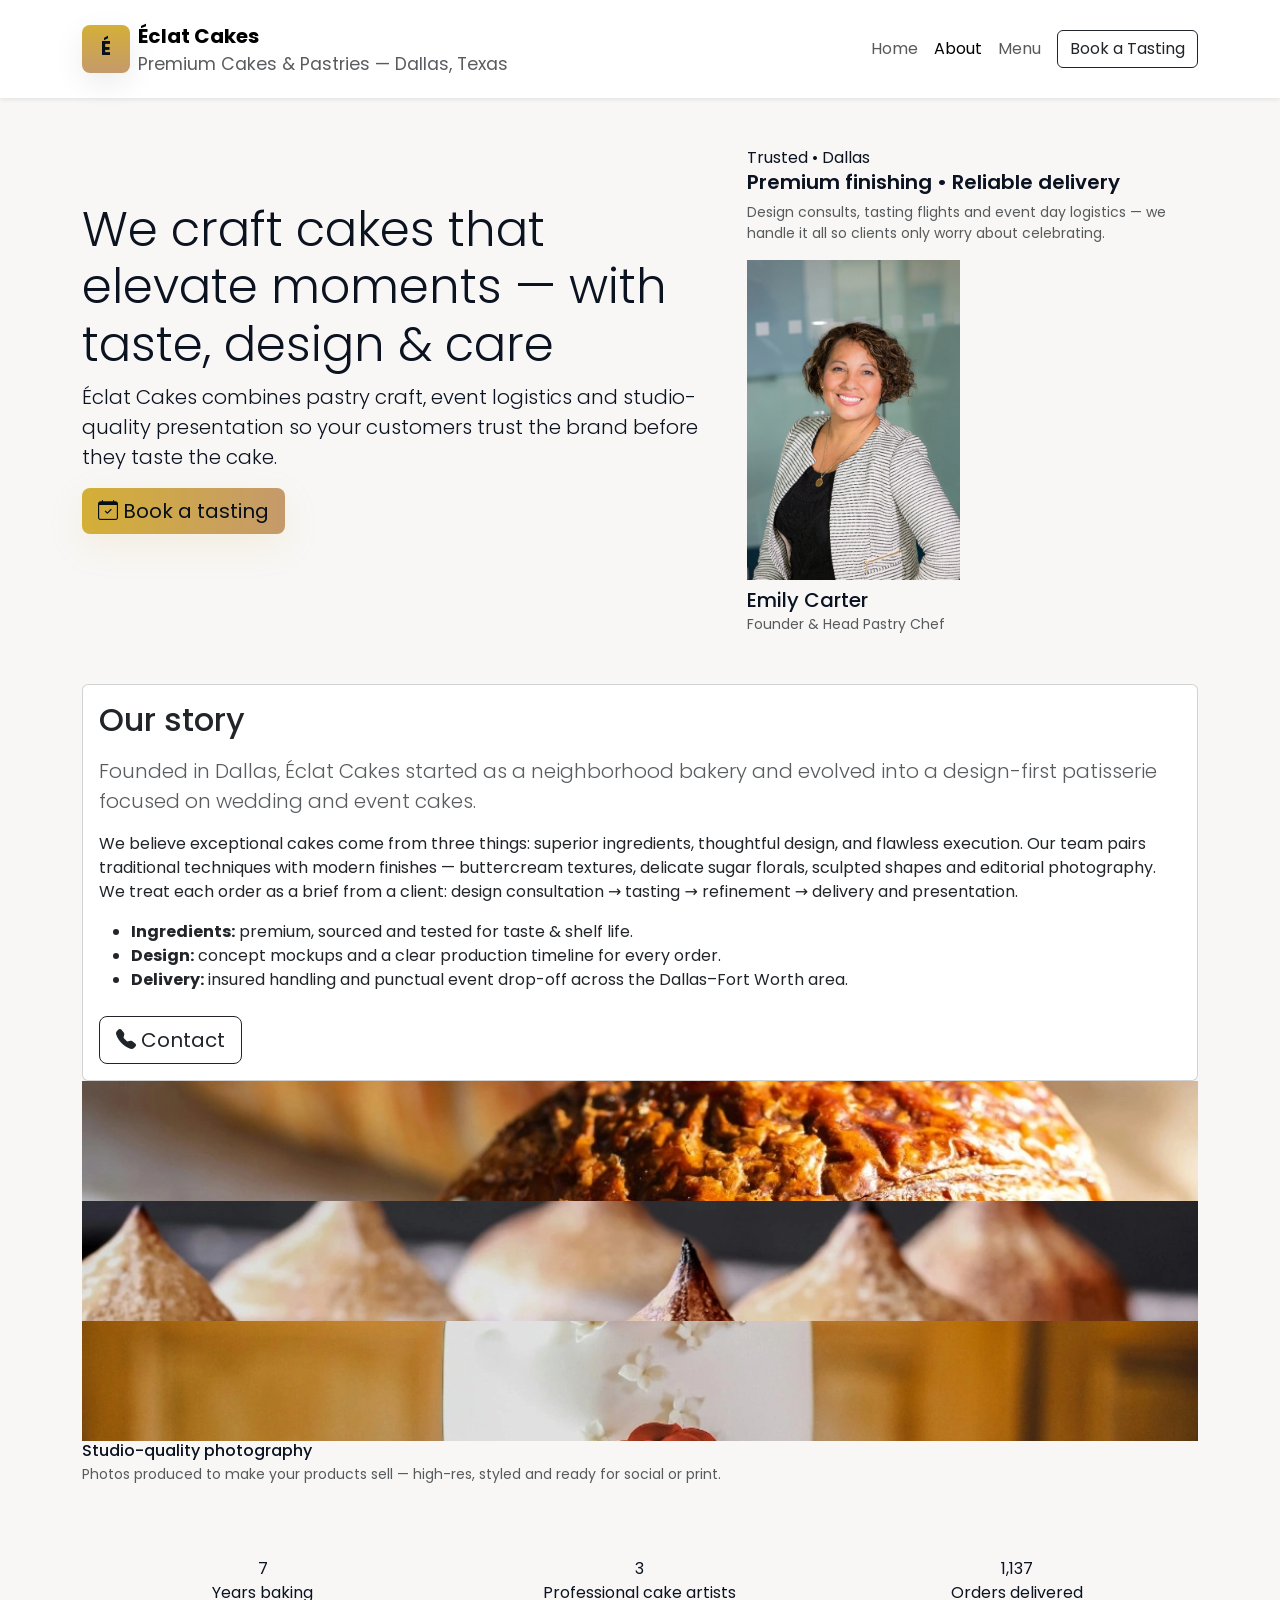
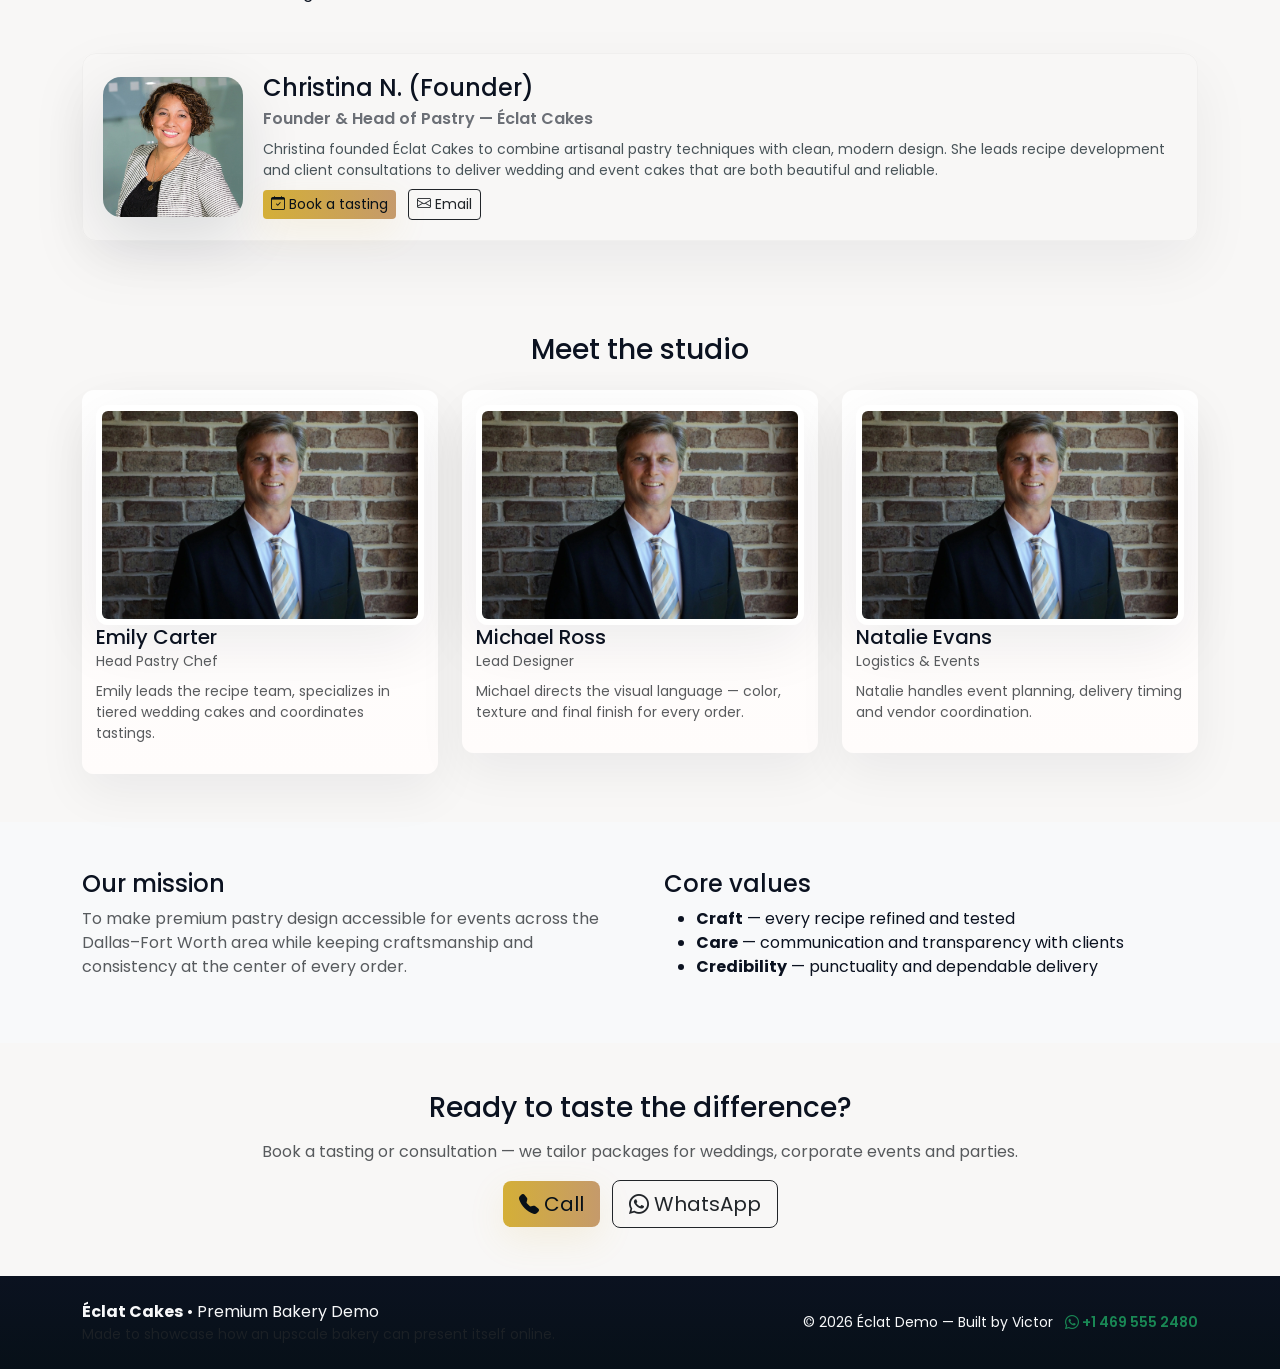
==== about.html @ 80d2d925 "Initial commit" ====
<!doctype html>
<html lang="en">
<head>
  <meta charset="utf-8" />
  <meta name="viewport" content="width=device-width,initial-scale=1" />
  <title>About Us — Éclat Cakes</title>

  <!-- Bootstrap -->
  <link href="https://cdn.jsdelivr.net/npm/bootstrap@5.3.3/dist/css/bootstrap.min.css" rel="stylesheet">

  <!-- Icons -->
  <link href="https://cdn.jsdelivr.net/npm/bootstrap-icons@1.11.3/font/bootstrap-icons.css" rel="stylesheet">

  <!-- Google Font -->
  <link href="https://fonts.googleapis.com/css2?family=Poppins:wght@300;400;600;700&display=swap" rel="stylesheet">

  <!-- Page styles (separate file) -->
  <link rel="stylesheet" href="styles.css">
</head>
<body>

  <!-- NAV (light) -->
  <nav class="navbar navbar-expand-lg navbar-light bg-white py-3 shadow-sm">
    <div class="container">
      <a class="navbar-brand d-flex align-items-center gap-2" href="index">
        <div class="brand-mark">É</div>
        <div>
          <div class="fw-bold">Éclat Cakes</div>
          <small class="text-muted d-none d-md-block">Premium Cakes & Pastries — Dallas, Texas</small>
        </div>
      </a>

      <button class="navbar-toggler" type="button" data-bs-toggle="collapse" data-bs-target="#navCollapse">
        <span class="navbar-toggler-icon"></span>
      </button>

      <div class="collapse navbar-collapse justify-content-end" id="navCollapse">
        <ul class="navbar-nav align-items-center">
          <li class="nav-item"><a class="nav-link" href="index">Home</a></li>
          <li class="nav-item"><a class="nav-link active" href="#">About</a></li>
          <li class="nav-item"><a class="nav-link" href="menu">Menu</a></li>
          <li class="nav-item"><a class="btn btn-outline-dark ms-2" href="contact">Book a Tasting</a></li>
        </ul>
      </div>
    </div>
  </nav>

  <!-- HERO / LEAD -->
<header class="about-hero">
  

  <div class="hero-content container">
    <div class="row align-items-center">
      <div class="col-md-7">
        <h1 class="display-5 hero-title">We craft cakes that elevate moments — with taste, design & care</h1>
        <p class="lead hero-sub">Éclat Cakes combines pastry craft, event logistics and studio-quality presentation so your customers trust the brand before they taste the cake.</p>

        <div class="d-flex gap-2 mt-3">
          <a class="btn btn-gold btn-lg" href="#contact"><i class="bi bi-calendar-check"></i> Book a tasting</a>
          
        </div>
      </div>

      <div class="col-md-5 d-none d-md-block mt-5">
        <div class="hero-card position-relative">
          <div class="">Trusted • Dallas</div>
          <h5 class="fw-semibold">Premium finishing • Reliable delivery</h5>
          <p class="mb-0 text-muted small">Design consults, tasting flights and event day logistics — we handle it all so clients only worry about celebrating.</p>

          <!-- OWNER PHOTO -->
          <div class="owner-hero mt-3">
            <img src="images/user-two.webp"
     alt="Emily Carter, Owner"
     class="owner-photo-hero"
     style="height:320px; width:auto; object-fit:cover;">
            <div class="owner-name mt-2">
              <h5 class="mb-0">Emily Carter</h5>
              <small class="text-muted">Founder & Head Pastry Chef</small>
            </div>
          </div>
        </div>
      </div>

    </div>
  </div>
</header>

  <!-- ABOUT GRID -->
  <section id="about-main" class="py-5">
    <div class="container">
      <div class="about-grid">
        <article class="card about-card">
          <div class="card-body">
            <h2 class="mb-3">Our story</h2>
            <p class="lead text-muted mb-3">Founded in Dallas, Éclat Cakes started as a neighborhood bakery and evolved into a design-first patisserie focused on wedding and event cakes.</p>

            <p>We believe exceptional cakes come from three things: superior ingredients, thoughtful design, and flawless execution. Our team pairs traditional techniques with modern finishes — buttercream textures, delicate sugar florals, sculpted shapes and editorial photography. We treat each order as a brief from a client: design consultation → tasting → refinement → delivery and presentation.</p>

            <ul class="mt-3 about-list">
              <li><strong>Ingredients:</strong> premium, sourced and tested for taste & shelf life.</li>
              <li><strong>Design:</strong> concept mockups and a clear production timeline for every order.</li>
              <li><strong>Delivery:</strong> insured handling and punctual event drop-off across the Dallas–Fort Worth area.</li>
            </ul>

            <div class="mt-4 about-cta">
              <a class="btn btn-outline-dark btn-lg me-2" href="https://wa.me/14695552480"><i class="bi bi-telephone-fill"></i> Contact</a>
              
            </div>
          </div>
        </article>

        <aside class="media-collage">
          <div class="collage" aria-hidden="false">
            <img src="images/image-eight.webp"
            alt="Wedding cake detail"
            class="c1"
            style="width:100%; max-height:120px; object-fit:cover;" />

        <img src="images/image-four.webp"
            alt="Chocolate drip detail"
            class="c2"
            style="width:100%; max-height:120px; object-fit:cover;" />

        <img src="images/image-nineteen.webp"
            alt="Pastries and macarons"
            class="c3"
            style="width:100%; max-height:120px; object-fit:cover;" />
            <div class="collage-gloss"></div>
          </div>

          <div class="collage-note">
            <h6 class="mb-1">Studio-quality photography</h6>
            <p class="small text-muted mb-0">Photos produced to make your products sell — high-res, styled and ready for social or print.</p>
          </div>
        </aside>
      </div>
    </div>
  </section>

  <!-- STATS BAND -->
  <section class="stats-band py-4">
    <div class="container">
      <div class="row g-3 text-center">
        <div class="col-4">
          <div class="stat-card">
            <div class="stat-num" data-target="8">0</div>
            <div class="stat-label">Years baking</div>
          </div>
        </div>
        <div class="col-4">
          <div class="stat-card">
            <div class="stat-num" data-target="4">0</div>
            <div class="stat-label">Professional cake artists</div>
          </div>
        </div>
        <div class="col-4">
          <div class="stat-card">
            <div class="stat-num" data-target="1200">0</div>
            <div class="stat-label">Orders delivered</div>
          </div>
        </div>
      </div>
    </div>
  </section>
  <!-- Owner / Founder highlight — paste above the team-section -->
<section class="owner-highlight py-4">
  <div class="container">
    <div class="owner-profile">
      <img src="images/user-two.webp" alt="Owner — Emily Carter" class="owner-photo">
      <div class="owner-bio">
        <h4>Christina N. (Founder)</h4>
        <div class="title">Founder & Head of Pastry — Éclat Cakes</div>
        <p class="small">Christina founded Éclat Cakes to combine artisanal pastry techniques with clean, modern design. She leads recipe development and client consultations to deliver wedding and event cakes that are both beautiful and reliable.</p>
        <div class="mt-2">
          <a href="#contact" class="btn btn-gold btn-sm me-2"><i class="bi bi-calendar-check"></i> Book a tasting</a>
          <a href="mailto:hello@eclatcakes.com" class="btn btn-outline-dark btn-sm"><i class="bi bi-envelope"></i> Email</a>
        </div>
      </div>
    </div>
  </div>
</section>

  <!-- TEAM -->
  <section class="team-section py-5">
    <div class="container">
      <h3 class="mb-4 text-center">Meet the studio</h3>
      <div class="row g-4 justify-content-center">
        <div class="col-12 col-md-4">
          <div class="team-card">
            <img src="images/user-one.webp" alt="Head baker" class="team-photo">

            <div class="team-body">
              <h5 class="mb-0">Emily Carter</h5>
              <small class="text-muted">Head Pastry Chef</small>
              <p class="mt-2 small text-muted">Emily leads the recipe team, specializes in tiered wedding cakes and coordinates tastings.</p>
            </div>
          </div>
        </div>

        <div class="col-12 col-md-4">
          <div class="team-card">
            <img src="images/user-one.webp" alt="Lead designer" class="team-photo">
            <div class="team-body">
              <h5 class="mb-0">Michael Ross</h5>
              <small class="text-muted">Lead Designer</small>
              <p class="mt-2 small text-muted">Michael directs the visual language — color, texture and final finish for every order.</p>
            </div>
          </div>
        </div>

        <div class="col-12 col-md-4">
          <div class="team-card">
            <img src="images/user-one.webp" alt="Operations" class="team-photo">
            <div class="team-body">
              <h5 class="mb-0">Natalie Evans</h5>
              <small class="text-muted">Logistics & Events</small>
              <p class="mt-2 small text-muted">Natalie handles event planning, delivery timing and vendor coordination.</p>
            </div>
          </div>
        </div>
      </div>
    </div>
  </section>

  <!-- MISSION / VALUES -->
  <section class="mission-values py-5 bg-light">
    <div class="container">
      <div class="row align-items-center gx-5">
        <div class="col-md-6">
          <h4>Our mission</h4>
          <p class="text-muted">To make premium pastry design accessible for events across the Dallas–Fort Worth area while keeping craftsmanship and consistency at the center of every order.</p>
        </div>
        <div class="col-md-6">
          <h4>Core values</h4>
          <ul class="values-list">
            <li><strong>Craft</strong> — every recipe refined and tested</li>
            <li><strong>Care</strong> — communication and transparency with clients</li>
            <li><strong>Credibility</strong> — punctuality and dependable delivery</li>
          </ul>
        </div>
      </div>
    </div>
  </section>

  <!-- CONTACT CTA -->
  <section id="contact" class="contact-cta py-5">
    <div class="container text-center">
      <h3 class="mb-3">Ready to taste the difference?</h3>
      <p class="text-muted mb-3">Book a tasting or consultation — we tailor packages for weddings, corporate events and parties.</p>
      <a class="btn btn-gold btn-lg me-2" href="tel:+14695552480"><i class="bi bi-telephone-fill"></i> Call</a>
      <a class="btn btn-outline-dark btn-lg" href="https://wa.me/14695552480"><i class="bi bi-whatsapp"></i> WhatsApp</a>
    </div>
  </section>

  <!-- Footer -->
  <footer class="py-4 bg-dark text-light">
    <div class="container d-flex flex-column flex-md-row justify-content-between align-items-center">
      <div>
        <strong>Éclat Cakes</strong> • Premium Bakery Demo
        <div class="small text-muted">Made to showcase how an upscale bakery can present itself online.</div>
      </div>
      <div class="small">&copy; <span id="year"></span></span> Éclat Demo — Built by Victor 
<a href="https://wa.me/14695552480" target="_blank" class="ms-2 text-decoration-none text-success fw-semibold">
  <i class="bi bi-whatsapp"></i> +1 469 555 2480
</a>
</div> </div>
    </div>
  </footer>

  <!-- Bootstrap JS -->
  <script src="https://cdn.jsdelivr.net/npm/bootstrap@5.3.3/dist/js/bootstrap.bundle.min.js"></script>

  <!-- Page JS: stats animation + simple tilt on media -->
  <script>
  // set year
  document.getElementById('year').textContent = new Date().getFullYear();

  // stats count-up
  (function(){
    const band = document.querySelector('.stats-band');
    if (!band) return;
    const nums = Array.from(band.querySelectorAll('.stat-num'));
    let triggered = false;

    function animate() {
      nums.forEach(el => {
        const target = parseInt(el.dataset.target || el.textContent || '0', 10);
        const duration = 1200;
        const start = performance.now();
        function step(now){
          const t = Math.min(1, (now - start) / duration);
          const eased = 1 - Math.pow(1 - t, 3);
          el.textContent = Math.floor(eased * target).toLocaleString();
          if (t < 1) requestAnimationFrame(step);
          else el.textContent = target.toLocaleString();
        }
        requestAnimationFrame(step);
      });
    }

    if ('IntersectionObserver' in window) {
      const obs = new IntersectionObserver(entries=>{
        entries.forEach(e=>{
          if (e.isIntersecting && !triggered) { triggered = true; animate(); obs.disconnect(); }
        });
      }, { threshold: 0.3 });
      obs.observe(band);
    } else animate();
  })();

  // simple mouse tilt for collage (touch devices ignored)
  (function(){
    const stack = document.querySelector('.collage');
    if (!stack) return;
    const media = stack.querySelectorAll('.collage img');
    function onMove(e){
      const rect = stack.getBoundingClientRect();
      const x = (e.clientX - rect.left) / rect.width - 0.5;
      const y = (e.clientY - rect.top) / rect.height - 0.5;
      media.forEach((m, i) => {
        const depth = (i+1) * 6;
        m.style.transform = `translate3d(${x * depth}px, ${y * depth}px, 0) rotate(${(i-1)*4}deg) scale(1.02)`;
      });
    }
    function reset(){
      media.forEach((m,i)=> m.style.transform = '');
    }
    stack.addEventListener('mousemove', onMove);
    stack.addEventListener('mouseleave', reset);
  })();
  </script>
  <script>
/* About section stat animation (scoped to #about only) */
(function () {
  const about = document.getElementById('about');
  if (!about) return;

  const nums = Array.from(about.querySelectorAll('.stat-num'));
  let started = false;

  function animateNums() {
    nums.forEach(el => {
      const target = parseInt(el.dataset.target || el.textContent || '0', 10);
      const duration = 1200;
      const start = performance.now();
      function step(now) {
        const t = Math.min(1, (now - start) / duration);
        const eased = 1 - Math.pow(1 - t, 3); // easeOutCubic
        el.textContent = Math.floor(eased * target).toLocaleString();
        if (t < 1) requestAnimationFrame(step);
        else el.textContent = target.toLocaleString();
      }
      requestAnimationFrame(step);
    });
  }

  if ('IntersectionObserver' in window) {
    const obs = new IntersectionObserver(entries => {
      entries.forEach(e => {
        if (e.isIntersecting && !started) {
          started = true;
          animateNums();
          obs.disconnect();
        }
      });
    }, { threshold: 0.35 });
    obs.observe(about);
  } else {
    animateNums();
  }
})();
</script>
</body>
</html>
---- styles.css ----
:root{
  --bg: #f8f7f6;
  --muted: #6b6f76;
  --accent: #0b1220;
  --gold: #D4AF37;
  --gold-2: #C59A6B;
  --radius: 12px;
}

/* Base */
*{box-sizing:border-box}
body{
  font-family:'Poppins', system-ui, -apple-system, "Segoe UI", Roboto, "Helvetica Neue", Arial;
  background:var(--bg);
  color:var(--accent);
  -webkit-font-smoothing:antialiased;
  -moz-osx-font-smoothing:grayscale;
}

/* Brand mark */
.brand-mark{
  background: linear-gradient(180deg, var(--gold), var(--gold-2));
  color: #071018;
  width:48px;height:48px;border-radius:8px;
  display:flex;align-items:center;justify-content:center;
  font-weight:700;font-size:1.15rem;
  box-shadow: 0 10px 30px rgba(10,10,20,0.08);
}

/* HERO */
.hero-section { position:relative; overflow:hidden; }
.hero-img{
  width:100%;
  height:75vh;
  object-fit:cover;
  object-position:center;
  display:block;
  filter: saturate(1.02) contrast(0.98);
}
@media (max-width:768px){
  .hero-img { height:62vh; }
}

/* overlay & caption */
.hero-overlay{
  position:absolute; inset:0;
  background: linear-gradient(180deg, rgba(3,7,18,0.26) 0%, rgba(3,7,18,0.55) 100%);
  z-index:1;
}
.hero-caption{
  position:absolute;
  left:6%; top:24%;
  z-index:2;
  max-width:640px;
  text-shadow: 0 10px 30px rgba(0,0,0,0.35);
}
.hero-caption h1, .hero-caption p { color:#fff; text-shadow: 0 8px 30px rgba(0,0,0,0.35); }

/* Buttons */
.btn-gold{
  background: linear-gradient(90deg, var(--gold), var(--gold-2));
  color: #071018;
  border: none;
  box-shadow: 0 12px 36px rgba(212,175,55,0.12);
}
.btn-outline-light{ color:#fff; border-color: rgba(255,255,255,0.2); }

/* Gallery: very large long images */
.long-img{
  width:100%;
  height:60vh;                /* large, tall images */
  object-fit:cover;
  object-position:center;
  display:block;
  border-radius:14px;
}


/* ===============================
   HORIZONTAL 5 IMAGE FLIP STRIP
   =============================== */

#flip-gallery {
  overflow: hidden;
}

.flip-wrap {
  display: flex;
  gap: 5px;                 /* tiny space */
  width: 100%;
  padding: 0;
}

.flip-item {
  width: 19%;               /* exactly 5 per row */
  height: 80vh;
  perspective: 1600px;
  position: relative;
}

.flip-inner {
  width: 100%;
  height: 100%;
  position: relative;
  transform-style: preserve-3d;
  transition: transform 1s ease;
}

.flip-front,
.flip-back {
  position: absolute;
  width: 100%;
  height: 100%;
  top: 0;
  left: 0;
  backface-visibility: hidden;
  -webkit-backface-visibility: hidden;
  border-radius: 8px;
  overflow: hidden;
}

.flip-front img,
.flip-back img {
  width: 100%;
  height: 100%;
  object-fit: cover;
}

.flip-back {
  transform: rotateY(180deg);
}

.flip-item.flipped .flip-inner {
  transform: rotateY(180deg);
}

/* overlay + title on top of each panel */
.flip-wrap { gap: 6px; }              /* tiny spacing */


.flip-front img, .flip-back img { width:100%; height:100%; object-fit:cover; display:block; }

/* overlay that sits on both faces */
.flip-overlay {
  position: absolute;
  left: 10px;
  right: 10px;
  bottom: 12px;
  display:flex;
  justify-content:space-between;
  align-items:center;
  gap:10px;
  z-index: 6;
  pointer-events: auto;
  background: linear-gradient(180deg, rgba(0,0,0,0.10), rgba(0,0,0,0.35));
  padding: 8px 10px;
  border-radius: 8px;
  backdrop-filter: blur(4px);
}

.flip-title {
  color: #fff;
  font-weight: 600;
  font-size: 0.98rem;
  text-shadow: 0 6px 18px rgba(0,0,0,0.45);
}

/* ---------- Responsive flip gallery + mobile scroll ---------- */

/* Base: make each flip item a flex item with a fixed base size (prevents extreme shrinking) */
.flip-wrap {
  display: flex;
  gap: 6px;
  width: 100%;
  padding: 0;
  flex-wrap: wrap;         /* desktop: allow wrap so 5 across */
  overflow: visible;
}

/* Make each item a flex item with a base width (keeps 5-per-row on wide screens) */


/* Smaller desktop / tablet */
@media (max-width: 992px) {
  .flip-wrap {
    flex-wrap: nowrap;     /* prevent wrapping on narrower screens */
    overflow-x: auto;      /* allow horizontal scroll instead of wrapping */
    -webkit-overflow-scrolling: touch;
    padding: 8px;          /* visual breathing room for the scroller */
  }
  .flip-item {
    flex: 0 0 45%;         /* two items visible at a time (approx) */
    min-width: 320px;
    height: 62vh;          /* slightly smaller */
  }
}

/* Mobile: one item per view — swipe horizontally */
@media (max-width: 576px) {
  .flip-wrap {
    flex-wrap: nowrap;
    overflow-x: auto;
    -webkit-overflow-scrolling: touch;
    padding-left: 10px;
    padding-right: 10px;
  }
  .flip-item {
    flex: 0 0 92%;
    min-width: 300px;      /* ensure visible tappable area */
    height: 50vh;          /* reduce vertical footprint on phones */
  }

  /* hide default scrollbar for a cleaner look (optional) */
  .flip-wrap::-webkit-scrollbar { display: none; }
  .flip-wrap { -ms-overflow-style: none; scrollbar-width: none; }

  /* hide the floating WhatsApp bubble on small screens */
 
}

/* ensure images fill the flip panels correctly */
.flip-front img,
.flip-back img {
  width: 100%;
  height: 100%;
  object-fit: cover;
  display: block;
}

/* small view more button */
.view-more {
  font-size: .85rem;
  padding: .35rem .6rem;
  border-radius: 8px;
}

/* modal image */
#pm-image { height: 100%; object-fit: cover; }

/* responsive tweaks */
@media (max-width: 992px) {
  .flip-item { width: 40%; }
}
@media (max-width: 576px) {
  .flip-item { width: 80%; }
  .flip-overlay { left: 8px; right:8px; bottom:10px; }
}

/* Product cards */
.product-card { border-radius:12px; overflow:hidden; border:none; }
.product-img{ height:260px; object-fit:cover; }

/* Testimonials */
.testimonial{ background: linear-gradient(180deg, #fff, #fff); border-radius:12px; box-shadow: 0 10px 30px rgba(11,22,40,0.04); }

/* Map */
.map-embed{ width:100%; height:260px; border:0; }

/* Section title */
.section-title{ font-weight:700; letter-spacing: -0.2px; }

/* Mobile CTA Wrapper */
.mobile-cta{
  position: fixed;
  bottom: 16px;
  right: 16px;
  z-index: 1080;
 
}

/* Mobile Bubble */
.mobile-wa-bubble{
  width: 56px;
  height: 56px;
  border-radius: 50%;
  background: #25D366;
  color: #fff;
  border: none;
  font-size: 24px;
  display: flex;
  align-items: center;
  justify-content: center;
  box-shadow: 0 6px 18px rgba(0,0,0,0.25);
  cursor: pointer;
  transition: 0.3s ease;
}

/* Slide Panel */
.mobile-cta-panel{
  position: absolute;
  bottom: 0;
  right: 70px;
  display: flex;
  gap: .5rem;
   background: transparent;
  padding: 6px;
  box-shadow: 0 8px 25px rgba(0,0,0,0.15);

  transform: translateX(20px);
  opacity: 0;
  pointer-events: none;
  transition: all 0.3s ease;
}

/* Active state */
.mobile-cta.active .mobile-cta-panel{
  transform: translateX(0);
  opacity: 1;
  pointer-events: auto;
}

.mobile-cta.active .mobile-wa-bubble{
  transform: rotate(45deg);
}
@media (max-width:768px){
  .sticky-cta{ display:flex; }
   #wa-bubble { display: none !important; }
}

/* Footer */
footer.bg-dark { background: linear-gradient(180deg, #0b1220, #071018); color:#eee; }

/* Utilities */
.mb-4 { margin-bottom:1.5rem !important; }

/* Small screens tweaks */
@media (max-width:576px){
  .hero-caption{ left:6%; top:18%; right:6%; }
  .hero-caption h1 { font-size:1.35rem; }
  .hero-caption p { font-size:.95rem; }
  .product-img{ height:180px; }
  .long-img{ height:48vh; }
}

/* Accessibility: reduce motion */
@media (prefers-reduced-motion: reduce){
  * { transition: none !important; animation: none !important; }
}

/* WhatsApp bubble */
.wa-bubble{
  position: fixed;
  right: 18px;
  bottom: 40px; /* above sticky-cta */
  z-index: 1090;
  display:flex;
  align-items:center;
  gap:.6rem;
  padding:.7rem 1rem;
  border-radius:999px;
  box-shadow:0 16px 40px rgba(4,8,12,0.14);
  background: linear-gradient(90deg, var(--gold), var(--gold-2));
  color:#071018;
  font-weight:700;
  font-size: 1.5rem;
  text-decoration:none;
  transition: transform .18s ease;
}
.wa-bubble:hover{ transform: translateY(-4px); }
.wa-bubble .wa-label{ display:inline-block; }
@media(min-width:1200px){ .wa-bubble .wa-label{ display:inline-block; } }
@media(max-width:560px){ .wa-bubble .wa-label{ display:none; padding:0; } }



/* Mini cart */
.mini-cart{ position:fixed; right:16px; bottom:120px; width:320px; max-width:90vw; z-index:1100; background:#fff; border-radius:12px; box-shadow:0 24px 80px rgba(4,8,12,0.12); padding:14px; display:none; }
.mini-cart-inner{ max-height:60vh; overflow:auto; }
.cart-fab{ position:fixed; right:18px; top:70px; z-index:1101; border-radius:50%; width:56px; height:56px; display:flex; align-items:center; justify-content:center; background:var(--gold); color:#071018; box-shadow:0 18px 48px rgba(4,8,12,0.15); border:none; }
.cart-count{ position:absolute; top:-6px; right:-6px; background:#071018; color:#fff; width:20px; height:20px; border-radius:999px; display:inline-flex; align-items:center; justify-content:center; font-size:.75rem; }
.cart-items .cart-row{ display:flex; justify-content:space-between; gap:8px; padding:.45rem 0; border-bottom:1px dashed rgba(0,0,0,0.06); }



 /* Page-specific tiny overrides (you can move these to the main stylesheet) */
    .page-hero {
      padding: 4.25rem 0 2.5rem;
    }
    .page-hero .breadcrumb { background: transparent; padding: 0; margin-bottom: .5rem; }
    .gallery-filters { gap: .5rem; margin-bottom: 1.25rem; }

    /* Masonry-like columns for tall images */
    .masonry {
      column-count: 1;
      column-gap: 1rem;
    }
    @media(min-width: 576px){ .masonry { column-count: 2; } }
    @media(min-width: 992px){ .masonry { column-count: 3; } }

    .masonry-item {
      break-inside: avoid;
      margin-bottom: 1rem;
      position: relative;
      overflow: hidden;
      border-radius: 12px;
      cursor: pointer;
      transition: transform .35s ease, box-shadow .35s ease;
      box-shadow: 0 14px 50px rgba(8,10,30,0.06);
    }
    .masonry-item:hover { transform: translateY(-6px); box-shadow: 0 24px 70px rgba(8,10,30,0.10); }

    .masonry-item img {
      width: 100%;
      height: calc(80vh); /* tall images */
      object-fit: cover;
      display: block;
    }

    .masonry-caption {
      position: absolute;
      left: 0; right: 0; bottom: 0;
      padding: .75rem 1rem;
      background: linear-gradient(180deg, rgba(0,0,0,0) 0%, rgba(0,0,0,0.45) 30%, rgba(0,0,0,0.6) 100%);
      color: #fff; font-weight:600; font-size: .95rem;
    }

    /* small tag pill */
    .cat-pill {
      display:inline-block;
      padding:.25rem .6rem;
      border-radius:999px;
      background: rgba(255,255,255,0.12);
      backdrop-filter: blur(6px);
      font-size:.78rem;
      color:#fff;
      margin-right:.5rem;
    }

    /* Lightbox modal overrides */
    .lightbox-img {
      max-height: 80vh;
      width: auto;
      max-width: 100%;
      object-fit: contain;
    }

    /* visually-hidden helper for JS focus */
    .visually-hidden-focusable:focus { outline: 3px solid rgba(212,175,55,0.45); border-radius:6px; }

    /* Filter active state */
    .filter-btn.active {
      box-shadow: 0 10px 30px rgba(212,175,55,0.12);
      border-color: var(--gold);
      background: linear-gradient(90deg,var(--gold),var(--gold-2));
      color:#071018;
    }

    /* ============================
   About section (scoped)
   Appended safely — use with <section id="about" class="about-section">...
   ============================ */

#about {
  /* local palette — won't override your global variables */
  --about-bg: #fbfbfd;
  --about-accent: #07101a;
  --about-muted: #6b7377;
  --about-gold: #D4AF37;
  --about-gold-2: #C59A6B;
  --about-card-radius: 18px;
  --about-shadow-1: 0 16px 48px rgba(8,12,20,0.08);
  --about-shadow-2: 0 28px 80px rgba(8,12,20,0.12);
  --page-bg: #FBF6F2;         /* warm cream */
  --accent: #0f2a44;         /* deep navy (not black) */
  --muted: #6b7176;
  --gold: #D4AF37;           /* accent gold */
  --card-bg: #ffffff;
  --radius-lg: 16px;
  --glass: rgba(255,255,255,0.85);
  font-family: 'Poppins', system-ui, -apple-system, "Segoe UI", Roboto, Arial;
  color: var(--about-accent);
  background: transparent; /* page bg handled globally */
}

/* container grid (keeps previous class names but scoped) */
#about .about-grid {
  display: grid;
  grid-template-columns: 1fr 420px;
  gap: 28px;
  align-items: start;
}

/* responsive fallback */
@media (max-width: 1100px) {
  #about .about-grid { grid-template-columns: 1fr; }
}

/* primary text card */
#about .about-card {
  background: linear-gradient(180deg,#ffffff, #fcfcfd);
  border-radius: var(--about-card-radius);
  padding: 26px;
  box-shadow: var(--about-shadow-1);
  border: 1px solid rgba(10,10,10,0.03);
  transition: transform .32s cubic-bezier(.2,.9,.3,1), box-shadow .32s ease;
  overflow: hidden;
}

@media (hover: hover) {
  #about .about-card:hover { transform: translateY(-8px); box-shadow: var(--about-shadow-2); }
}

#about .about-headline {
  margin: 0 0 10px 0;
  font-size: clamp(1.25rem, 2.6vw, 1.75rem);
  letter-spacing: -0.2px;
  color: var(--about-accent);
}

#about .about-sub { color: var(--about-muted); font-weight:600; margin-bottom:12px; }
#about .about-body { color: #5b6570; line-height:1.65; margin-bottom:14px; }

/* bullets */
#about .about-bullets { list-style: none; padding-left: 0; margin: 0 0 16px 0; color: var(--about-muted); }
#about .about-bullets li { position: relative; padding-left: 22px; margin-bottom:10px; }
#about .about-bullets li::before {
  content: '';
  position: absolute; left: 0; top: 8px;
  width:10px; height:10px; border-radius:3px;
  background: linear-gradient(180deg, var(--about-gold), var(--about-gold-2));
  box-shadow: 0 6px 16px rgba(212,175,55,0.15);
}

/* Accent buttons */
.btn-gold{
  background: linear-gradient(90deg, var(--gold), #c79a47);
  color: #071018;
  border: none;
}

/* OWNER / TEAM STYLING */
.owner-profile{
  display:flex;
  gap:1.25rem;
  align-items:center;
  background: linear-gradient(180deg, var(--card-bg), #fffaf8);
  padding: 1.25rem;
  border-radius: 14px;
  box-shadow: 0 22px 60px rgba(11,22,40,0.06);
  border: 1px solid rgba(10,10,10,0.03);
  margin-bottom: 1.25rem;
}

.owner-photo{
  width:140px;
  height:140px;
  border-radius: 18px;          /* visible rounded corners */
  object-fit: cover;
  border: 6px solid var(--glass); /* subtle white frame */
  box-shadow: 0 20px 60px rgba(11,22,40,0.12);
  flex-shrink: 0;
}

.owner-bio h4{ margin:0 0 .25rem 0; color:var(--accent); }
.owner-bio .title { color: var(--muted); font-weight:600; margin-bottom:.5rem; }
.owner-bio p { color: #495459; margin-bottom:.5rem; }

/* update existing team photos to match */
.team-card { background: linear-gradient(180deg, #fff, #fffcfb); border-radius:12px; padding: .9rem; box-shadow:0 18px 50px rgba(11,22,40,0.06); }
.team-photo { width:100%; height:220px; object-fit:cover; border-radius:12px; border: 6px solid rgba(255,255,255,0.85); box-shadow: 0 18px 60px rgba(11,22,40,0.08); }

/* small responsive tweak */
@media (max-width: 768px){
  .owner-profile { flex-direction:row; gap:1rem; padding:.9rem; }
  .owner-photo { width:110px; height:110px; border-radius:12px; }
}
/* ABOUT HERO OWNER PHOTO */
.about-page .owner-hero{
  display:flex;
  flex-direction:column;
  align-items:center;
  margin-top:1rem;
}

.about-page .owner-photo-hero{
  width:140px;
  height:140px;
  border-radius:50%; /* perfect circle */
  object-fit:cover;
  border:5px solid rgba(255,255,255,0.85);
  box-shadow:0 18px 50px rgba(11,22,40,0.15);
  transition: transform 0.35s ease, box-shadow 0.35s ease;
}

.about-page .owner-photo-hero:hover{
  transform: scale(1.05);
  box-shadow:0 28px 80px rgba(11,22,40,0.2);
}

.about-page .owner-name{
  text-align:center;
  margin-top:0.5rem;
}

.about-page .owner-name h5{
  margin:0;
  font-weight:600;
  font-size:1.1rem;
}

.about-page .owner-name small{
  color:#6b7176;
}

/* stats row */
#about .about-stats { display:flex; gap:18px; align-items:center; margin-top:6px; margin-bottom:12px; flex-wrap:wrap; }
#about .stat { min-width:90px; text-align:left; }
#about .stat-num { font-weight:700; font-size:1.2rem; color: var(--about-gold); }
#about .stat-label { color: var(--about-muted); font-size:.9rem; }

/* CTA buttons */
#about .about-ctas { display:flex; gap:12px; flex-wrap:wrap; margin-top:10px; }
#about .about-ctas .btn { border-radius: 12px; padding: 10px 18px; font-weight:600; }

/* Media collage (scoped) */
#about .about-media { display:flex; flex-direction:column; gap:14px; align-items:center; justify-content:center; }
#about .media-stack {
  width: 100%;
  max-width: 420px;
  height: 360px;
  position: relative;
  perspective: 1200px;
  border-radius: 16px;
  overflow: visible;
}

/* layered images */
#about .media {
  position: absolute;
  object-fit: cover;
  border-radius: 12px;
  box-shadow: 0 20px 60px rgba(4,8,12,0.12);
  transition: transform .6s cubic-bezier(.2,.9,.2,1), box-shadow .35s ease;
  border: 6px solid rgba(255,255,255,0.74);
  background: #f7f7f7;
}

/* positions for the three media images (use same class names used earlier) */
#about .media-1 { left: 0; top: 8%; transform: rotate(-6deg); z-index:3; width:72%; height:72%; }
#about .media-2 { right: 0; top: 0; transform: rotate(6deg); z-index:4; width:62%; height:62%; animation: about-float 6s ease-in-out infinite; }
#about .media-3 { left: 12%; bottom: 0; transform: rotate(-2deg); z-index:2; width:60%; height:60%; }

/* hover / stack effects (only on pointer devices) */
@media (hover: hover) {
  #about .media-stack:hover .media { transform: translateY(-6px) scale(1.02); box-shadow: 0 34px 100px rgba(4,8,12,0.18); }
  #about .media-stack:hover .media-1 { transform: translateY(-8px) rotate(-5deg) scale(1.03); }
  #about .media-stack:hover .media-2 { transform: translateY(-10px) rotate(6deg) scale(1.04); }
  #about .media-stack:hover .media-3 { transform: translateY(-6px) rotate(-1deg) scale(1.02); }
}

/* sheen */
#about .media-gloss { position:absolute; inset:0; border-radius:16px; pointer-events:none; background: linear-gradient(180deg, rgba(255,255,255,0.02), rgba(255,255,255,0.02)); }

/* small note */
#about .media-note { color: var(--about-muted); font-size:.95rem; text-align:center; margin-top:6px; }

/* small responsive adjustments */
@media (max-width: 1100px) {
  #about .about-grid { grid-template-columns: 1fr; }
  #about .media-stack { max-width: 100%; height: 300px; }
}

/* animation */
@keyframes about-float { 0%{ transform: translateY(0) } 50%{ transform: translateY(-6px) } 100%{ transform: translateY(0) } }

/* Accessibility */
@media (prefers-reduced-motion: reduce) {
  #about .media-2 { animation: none !important; }
  #about .media, #about .about-card { transition: none !important; }
}



 /* Scoped contact page styles */
    .contact-page { font-family: 'Poppins', system-ui, -apple-system, "Segoe UI", Roboto, Arial; color: #0f2a44; background: #fffdfb; min-height:100vh; }
    .contact-hero { padding: 3.25rem 0; background: linear-gradient(180deg,#fffaf6,#fffdfb); }
    .contact-hero .lead { color: #505863; }
    .contact-card { border-radius: 14px; box-shadow: 0 22px 60px rgba(11,22,40,0.06); border:1px solid rgba(10,10,10,0.03); background: #fff; }
    .contact-info .icon { width:44px; height:44px; display:inline-flex; align-items:center; justify-content:center; border-radius:10px; background: linear-gradient(90deg,#D4AF37,#c79a47); color:#071018; margin-right:.75rem; }
    .contact-form .form-control:focus { box-shadow: 0 6px 28px rgba(11,22,40,0.06); border-color:#c79a47; }
    .btn-gold { background: linear-gradient(90deg,#D4AF37,#C59A6B); color:#071018; border: none; }
    .contact-map { border-radius:12px; overflow:hidden; border: 1px solid rgba(10,10,10,0.04); box-shadow: 0 10px 40px rgba(11,22,40,0.04); }
    .sticky-wa { position: fixed; right: 16px; bottom: 16px; z-index: 1100; width:56px; height:56px; border-radius:50%; background:linear-gradient(90deg,#25D366,#128C7E); display:flex; align-items:center; justify-content:center; color:white; box-shadow:0 18px 48px rgba(4,8,12,0.12); text-decoration:none; }
    .small-muted { color:#6b7176; }
    @media (max-width: 767px){ .contact-hero { padding:2rem 0; } .contact-hero .owner-photo { display:none; } }
    /* Small accessibility focus ring for keyboard users */
    .visually-focused:focus { outline: 3px solid rgba(212,175,55,0.35); border-radius:8px; }
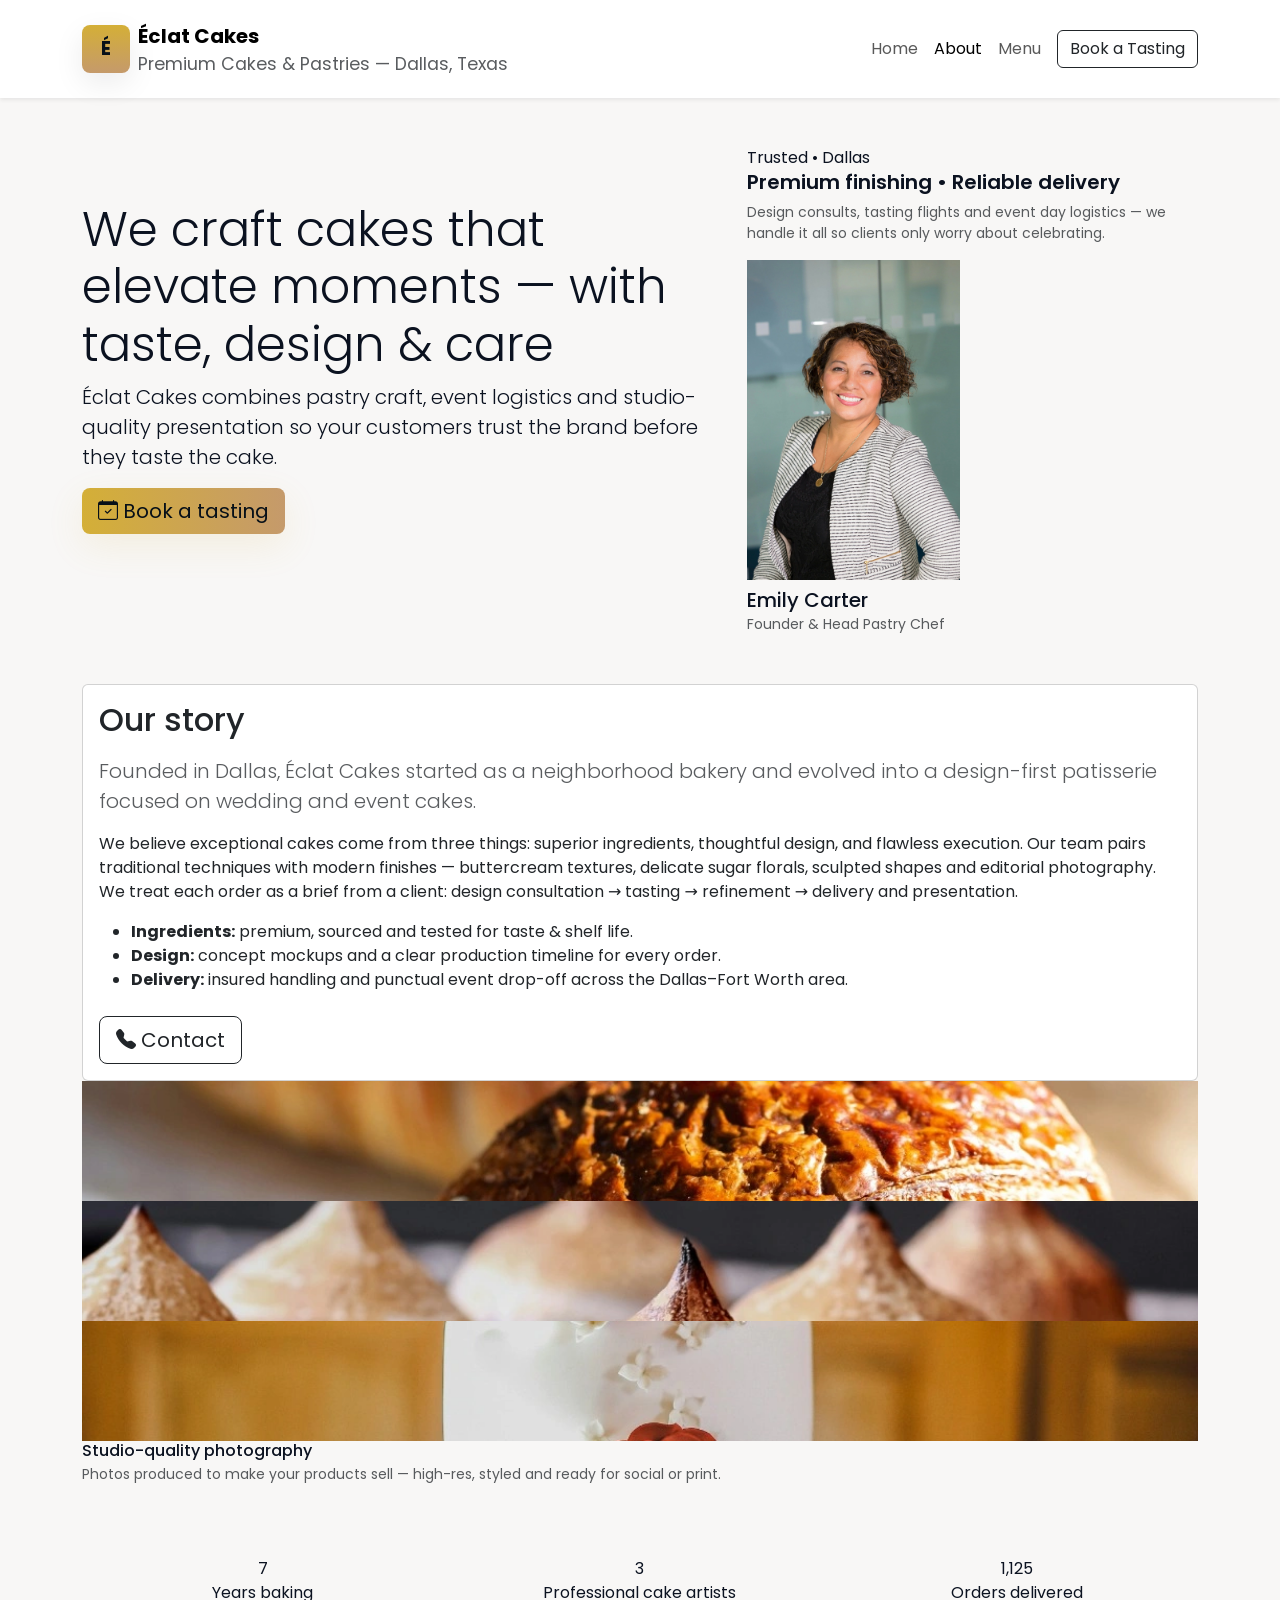
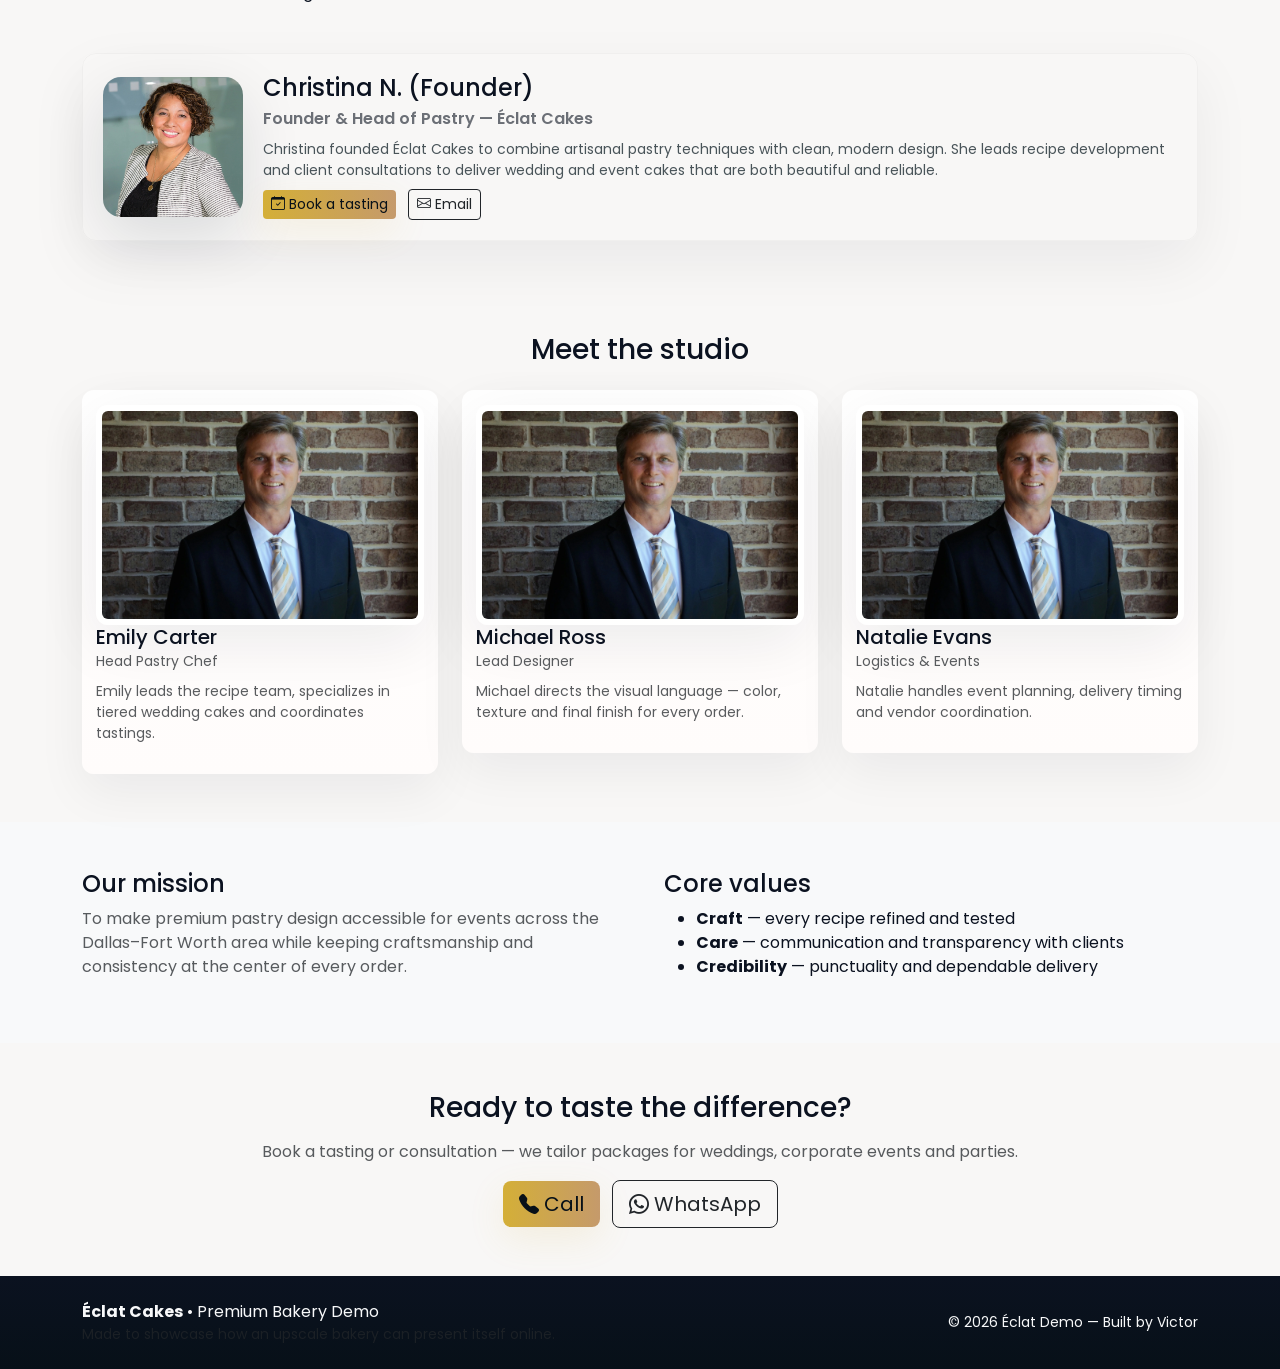
==== commit af636e94: "Update about.html" ====
--- a/about.html
+++ b/about.html
@@ -260,9 +260,7 @@
         <div class="small text-muted">Made to showcase how an upscale bakery can present itself online.</div>
       </div>
       <div class="small">&copy; <span id="year"></span></span> Éclat Demo — Built by Victor 
-<a href="https://wa.me/14695552480" target="_blank" class="ms-2 text-decoration-none text-success fw-semibold">
-  <i class="bi bi-whatsapp"></i> +1 469 555 2480
-</a>
+
 </div> </div>
     </div>
   </footer>
@@ -371,4 +369,4 @@
 })();
 </script>
 </body>
-</html>+</html>
